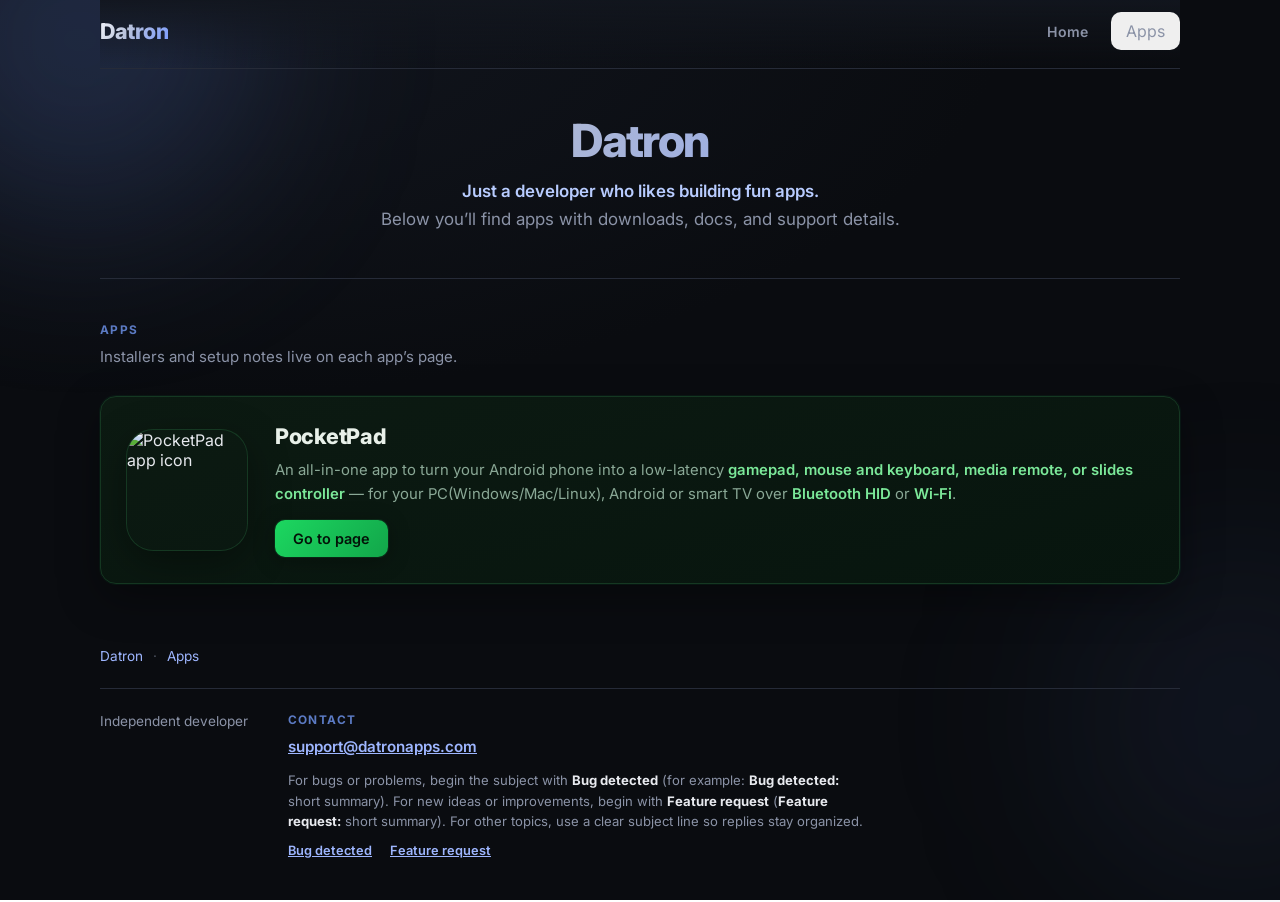
==== index.html @ 4aacd9d1 "initial commit website" ====
<!DOCTYPE html>
<html lang="en">
  <head>
    <meta charset="UTF-8" />
    <meta name="viewport" content="width=device-width, initial-scale=1.0" />
    <title>Datron</title>
    <meta name="description" content="Apps and projects by Datron — including PocketPad, a phone-as-controller toolkit." />
    <link rel="preconnect" href="https://fonts.googleapis.com" />
    <link rel="preconnect" href="https://fonts.gstatic.com" crossorigin />
    <link
      href="https://fonts.googleapis.com/css2?family=Inter:wght@400;500;600;700;800&display=swap"
      rel="stylesheet"
    />
    <link rel="stylesheet" href="./styles.css" />
  </head>
  <body id="top">
    <div class="bg-glow bg-glow-a" aria-hidden="true"></div>
    <div class="bg-glow bg-glow-b" aria-hidden="true"></div>

    <header class="container site-header" id="dh-header"></header>
    <main class="container" id="dh-main"></main>
    <footer class="container footer" id="dh-footer"></footer>
    <script type="module" src="./site_content/datron_home_site.js"></script>
  </body>
</html>
---- styles.css ----
/*
 * Datron hub: neutral dark. PocketPad pages: greens (#1CD760 accent) via html.page-pocketpad.
 */
:root {
  --bg: #0a0c10;
  --bg-radial: #12161f;
  --surface: #12161e;
  --card: #12161e;
  --text: #e8eaef;
  --muted: #8b93a7;
  --stroke: #262b38;
  --accent: #8eb0ff;
  --accent-dim: #5c7bc4;
  --accent-soft: #b8ccff;
  --btn-fg: #0a0c12;
  --link: #9eb6ff;
  --code-fg: #b4bfd6;
  --glow-a: rgba(88, 120, 200, 0.22);
  --glow-b: rgba(60, 80, 140, 0.12);
}

/* PocketPad subsite — full green/jungle palette (inherits site-wide component rules). */
html.page-pocketpad {
  --bg: #05140c;
  --bg-radial: #0a2414;
  --surface: #0c1a12;
  --card: #0c1a12;
  --text: #e8f0e9;
  --muted: #8aa896;
  --stroke: #153822;
  --accent: #1cd760;
  --accent-dim: #12a64a;
  --accent-soft: #7be899;
  --btn-fg: #031208;
  --link: #7dd69a;
  --code-fg: #9dd9b0;
  --glow-a: rgba(28, 90, 55, 0.28);
  --glow-b: rgba(28, 215, 96, 0.09);
}

* {
  box-sizing: border-box;
}

html,
body {
  margin: 0;
  padding: 0;
  font-family: "Inter", system-ui, -apple-system, Segoe UI, Roboto, sans-serif;
  background: radial-gradient(
      ellipse 120% 82% at 14% 0%,
      var(--bg-radial) 0%,
      var(--bg) 54%
    )
    fixed;
  color: var(--text);
  scroll-behavior: smooth;
}

body {
  position: relative;
  overflow-x: hidden;
  min-height: 100vh;
}

/* PocketPad subsection: same palette, classic circular hero glow as in-product. */
body.page-pocketpad {
  background: radial-gradient(
      circle at 18% 8%,
      var(--bg-radial) 0%,
      var(--bg) 52%
    )
    fixed;
}

.bg-glow {
  position: fixed;
  width: 360px;
  height: 360px;
  border-radius: 999px;
  filter: blur(88px);
  pointer-events: none;
  z-index: 0;
}

.bg-glow-a {
  background: var(--glow-a);
  top: -140px;
  left: -100px;
}

.bg-glow-b {
  background: var(--glow-b);
  right: -140px;
  bottom: 0;
}

.container {
  width: min(1080px, 92vw);
  margin: 0 auto;
  position: relative;
  z-index: 1;
}

/* ---- Site chrome (developer home + shared) ---- */
.site-header {
  padding: 12px 0 18px;
  border-bottom: 1px solid var(--stroke);
  margin-bottom: 8px;
  background: linear-gradient(
    to bottom,
    color-mix(in srgb, var(--surface) 94%, transparent),
    transparent
  );
}

.nav-row {
  display: flex;
  flex-wrap: wrap;
  align-items: center;
  justify-content: space-between;
  gap: 14px;
}

.brand-datron {
  font-size: 1.35rem;
  font-weight: 800;
  letter-spacing: -0.02em;
  text-decoration: none;
  background: linear-gradient(118deg, #f2f4f9 0%, #b8c2dc 42%, #7c9dff 100%);
  -webkit-background-clip: text;
  background-clip: text;
  color: transparent;
}

.brand-datron:hover {
  opacity: 0.92;
}

.nav-links {
  display: flex;
  flex-wrap: wrap;
  align-items: center;
  gap: 8px;
}

.nav-link {
  display: inline-flex;
  align-items: center;
  padding: 8px 14px;
  border-radius: 10px;
  font-size: 0.88rem;
  font-weight: 600;
  color: var(--muted);
  text-decoration: none;
  border: 1px solid transparent;
}

.nav-link:hover {
  color: var(--text);
  background: var(--card);
  border-color: var(--stroke);
}

.nav-dropdown {
  position: relative;
}

button.nav-link {
  margin: 0;
  font: inherit;
  line-height: inherit;
  cursor: pointer;
  appearance: none;
}

.nav-dropdown__panel {
  position: absolute;
  right: 0;
  top: calc(100% + 6px);
  z-index: 40;
  min-width: 200px;
  margin: 0;
  padding: 6px;
  list-style: none;
  border-radius: 12px;
  border: 1px solid var(--stroke);
  background: linear-gradient(165deg, var(--surface) 0%, #0c0e14 100%);
  box-shadow:
    0 12px 40px rgba(0, 0, 0, 0.45),
    0 0 0 1px rgba(255, 255, 255, 0.04);
}

.nav-dropdown__item {
  display: block;
  padding: 10px 14px;
  border-radius: 8px;
  font-size: 0.9rem;
  font-weight: 600;
  color: var(--muted);
  text-decoration: none;
}

.nav-dropdown__item:hover {
  color: var(--text);
  background: var(--card);
}

.nav-dropdown__trigger[aria-expanded="true"] {
  color: var(--text);
  background: var(--card);
  border-color: var(--stroke);
}

@media (max-width: 520px) {
  .nav-dropdown__panel {
    right: auto;
    left: 0;
  }
}


/* Developer hero */
.datron-hero {
  padding: 36px 0 44px;
  text-align: center;
  border-bottom: 1px solid var(--stroke);
  margin-bottom: 44px;
}

.datron-hero__name {
  margin: 0 0 10px;
  font-size: clamp(2rem, 6vw, 2.85rem);
  font-weight: 800;
  letter-spacing: -0.04em;
  background: linear-gradient(122deg, #f2f4f9 0%, #aeb8d4 40%, #7c9dff 100%);
  -webkit-background-clip: text;
  background-clip: text;
  color: transparent;
}

.datron-hero__tagline {
  margin: 0 auto;
  max-width: 38rem;
  font-size: 1.06rem;
  line-height: 1.65;
  color: var(--muted);
}

.datron-hero__tagline em {
  color: var(--accent-soft);
  font-style: normal;
  font-weight: 600;
}

/* Homepage app strips */
.apps-section {
  scroll-margin-top: 24px;
}

.apps-section > .h-section {
  margin-bottom: 8px;
}

.apps-intro {
  margin: 0 0 28px;
  font-size: 0.94rem;
  line-height: 1.55;
  color: var(--muted);
  max-width: 36rem;
}

.app-row {
  display: grid;
  grid-template-columns: minmax(0, 120px) 1fr;
  gap: 28px;
  align-items: center;
}

.apps-section > .app-row {
  padding: 26px;
  margin-bottom: 20px;
  border-radius: 16px;
  border: 1px solid var(--stroke);
  background: linear-gradient(165deg, var(--surface) 0%, #0c0e14 100%);
  box-shadow: 0 0 0 1px rgba(255, 255, 255, 0.04);
}

/* PocketPad promo card on the Datron hub — matches PocketPad site greens. */
.apps-section > .app-row.app-row--pocketpad {
  border-color: #153822;
  background: linear-gradient(165deg, #0c1a12 0%, #07150e 100%);
  box-shadow:
    0 0 0 1px rgba(28, 215, 96, 0.06),
    0 14px 42px rgba(0, 0, 0, 0.35);
}

.app-row.app-row--pocketpad .app-row__body h2 {
  color: #e8f0e9;
}

.app-row.app-row--pocketpad .app-row__body p {
  color: #8aa896;
}

.app-row.app-row--pocketpad .app-row__body p strong {
  color: #7be899;
  font-weight: 600;
}

.app-row.app-row--pocketpad .app-row__visual img {
  box-shadow:
    0 0 0 1px #153822,
    0 12px 40px rgba(0, 0, 0, 0.38);
}

.app-row.app-row--pocketpad .btn-primary {
  color: #031208;
  background: linear-gradient(130deg, #1cd760 0%, #12a64a 100%);
  box-shadow:
    0 4px 22px rgba(0, 0, 0, 0.32),
    0 0 0 1px rgba(28, 215, 96, 0.12);
}

.app-row.app-row--pocketpad .btn-primary:hover {
  color: #031208;
}

.apps-section > .app-row:last-of-type {
  margin-bottom: 0;
}

.app-row--reverse {
  grid-template-columns: 1fr minmax(0, 120px);
}

.app-row--reverse .app-row__visual {
  order: 2;
}

.app-row--reverse .app-row__body {
  order: 1;
  text-align: right;
}

.app-row__visual img {
  width: 100%;
  max-width: 120px;
  height: auto;
  display: block;
  margin: 0 auto;
  border-radius: 22%;
  box-shadow:
    0 0 0 1px var(--stroke),
    0 12px 40px rgba(0, 0, 0, 0.38);
}

.datron-app-icon-placeholder {
  width: 100%;
  max-width: 120px;
  aspect-ratio: 1;
  margin: 0 auto;
  border-radius: 22%;
  border: 1px solid var(--stroke);
  background: linear-gradient(145deg, rgba(46, 56, 78, 0.35), rgba(10, 12, 18, 0.9));
  box-shadow:
    inset 0 0 0 1px rgba(142, 176, 255, 0.08),
    0 8px 28px rgba(0, 0, 0, 0.35);
}

.app-row.app-row--pocketpad .datron-app-icon-placeholder {
  border-color: #153822;
  background: linear-gradient(145deg, rgba(26, 60, 40, 0.28), rgba(8, 16, 10, 0.88));
  box-shadow:
    inset 0 0 0 1px rgba(28, 215, 96, 0.06),
    0 8px 28px rgba(0, 0, 0, 0.35);
}

.app-row__body h2 {
  margin: 0 0 10px;
  font-size: 1.35rem;
  font-weight: 800;
  letter-spacing: -0.02em;
  color: var(--text);
}

.app-row__body p {
  margin: 0 0 14px;
  font-size: 0.93rem;
  line-height: 1.58;
  color: var(--muted);
}

.app-row__actions {
  display: flex;
  flex-wrap: wrap;
  gap: 10px;
}

.app-row--reverse .app-row__actions {
  justify-content: flex-end;
}

@media (max-width: 620px) {
  .app-row,
  .app-row--reverse {
    grid-template-columns: 1fr;
    text-align: center;
  }

  .apps-section > .app-row {
    padding: 22px;
  }

  .app-row--reverse .app-row__visual {
    order: 0;
  }

  .app-row--reverse .app-row__body {
    order: 0;
    text-align: center;
  }

  .app-row--reverse .app-row__actions {
    justify-content: center;
  }
}

/* PocketPad subsection top bar */
.pocket-top {
  padding: 8px 0 16px;
  margin-bottom: 8px;
  border-bottom: 1px solid var(--stroke);
}

.pocket-top__row {
  display: flex;
  flex-wrap: wrap;
  align-items: center;
  justify-content: space-between;
  gap: 12px;
}

.pocket-back {
  display: inline-flex;
  align-items: center;
  gap: 8px;
  padding: 12px 18px;
  border-radius: 12px;
  font-size: 1.02rem;
  font-weight: 700;
  color: var(--muted);
  text-decoration: none;
  border: 1px solid var(--stroke);
  background: var(--surface);
  min-height: 48px;
  box-shadow: 0 2px 16px rgba(0, 0, 0, 0.22);
}

.pocket-back:hover {
  color: var(--text);
  border-color: var(--accent-dim);
}

.pocket-mini-brand {
  display: inline-flex;
  align-items: center;
  gap: 10px;
  font-weight: 700;
  color: var(--text);
}

.pocket-mini-brand img {
  width: 34px;
  height: 34px;
  border-radius: 10px;
}

.pocket-mini-brand__placeholder {
  flex-shrink: 0;
  width: 34px;
  height: 34px;
  border-radius: 10px;
  border: 1px solid var(--stroke);
  background: rgba(12, 26, 18, 0.75);
}

.pocket-mini-nav {
  display: flex;
  flex-wrap: wrap;
  gap: 8px;
  justify-content: flex-end;
}

/* ---- Existing PocketPad page patterns ---- */
.page-header {
  padding-top: 0;
}

.main-landing {
  max-width: 920px;
  padding-bottom: 24px;
}

.main-wide {
  max-width: 720px;
  padding-bottom: 32px;
}

.top-nav {
  display: flex;
  flex-wrap: wrap;
  align-items: center;
  gap: 8px;
  justify-content: flex-end;
}

.brand-logo {
  width: 36px;
  height: 36px;
  border-radius: 10px;
  object-fit: cover;
}

.nav-primary {
  display: flex;
  align-items: center;
  gap: 4px;
  flex-wrap: wrap;
}

.nav-pill {
  display: inline-flex;
  align-items: center;
  padding: 8px 16px;
  border-radius: 999px;
  font-size: 0.88rem;
  font-weight: 600;
  text-decoration: none;
  color: var(--muted);
  border: 1px solid transparent;
  transition:
    color 0.15s ease,
    border-color 0.15s ease,
    background 0.15s ease;
}

.nav-pill:hover {
  color: var(--text);
  background: var(--card);
  border-color: var(--stroke);
}

.nav-pill--active,
.nav-pill[aria-current="page"] {
  color: var(--btn-fg);
  background: linear-gradient(130deg, var(--accent) 0%, var(--accent-dim) 100%);
  border-color: transparent;
  box-shadow:
    0 4px 20px rgba(0, 0, 0, 0.3),
    0 0 0 1px rgba(28, 215, 96, 0.12);
}

.hero-mega {
  text-align: center;
  padding: 12px 0 32px;
  border-bottom: 1px solid var(--stroke);
  margin-bottom: 28px;
}

.hero-mega__icon {
  width: min(32vw, 160px);
  height: min(32vw, 160px);
  max-width: 160px;
  max-height: 160px;
  object-fit: contain;
  display: block;
  margin: 0 auto 14px;
  border-radius: 22%;
  box-shadow:
    0 0 0 1px var(--stroke),
    0 12px 40px rgba(0, 0, 0, 0.4);
}

.hero-mega__title {
  margin: 0 0 12px;
  font-size: clamp(2.2rem, 8vw, 3.35rem);
  font-weight: 800;
  letter-spacing: -0.03em;
  color: var(--text);
}

.hero-mega__blurb {
  margin: 0 auto;
  max-width: 42rem;
  font-size: clamp(0.94rem, 2.2vw, 1.08rem);
  line-height: 1.58;
  color: var(--muted);
}

.hero-mega__blurb strong {
  color: var(--accent-soft);
  font-weight: 600;
}

.chip-row {
  display: flex;
  flex-wrap: wrap;
  justify-content: center;
  gap: 8px;
  list-style: none;
  margin: 20px 0 0;
  padding: 0;
}

.chip {
  display: inline-block;
  padding: 6px 12px;
  border-radius: 999px;
  font-size: 0.74rem;
  font-weight: 600;
  text-transform: uppercase;
  letter-spacing: 0.06em;
  color: var(--text);
  background: var(--surface);
  border: 1px solid var(--stroke);
}

.section-tight {
  margin-bottom: 30px;
}

.section-block {
  margin-bottom: 36px;
}

.h-section {
  font-size: 0.74rem;
  font-weight: 700;
  text-transform: uppercase;
  letter-spacing: 0.12em;
  color: var(--accent-dim);
  margin: 0 0 12px;
}

.p-tight {
  margin: 0 0 10px;
  line-height: 1.56;
  font-size: 0.94rem;
  color: var(--muted);
}

.p-tight strong {
  color: var(--text);
}

.muted {
  color: var(--muted);
}

.small {
  font-size: 0.88rem;
}

.tiny {
  font-size: 0.82rem;
}

a {
  color: var(--link);
}

a:hover {
  color: var(--text);
}

.feature-grid {
  list-style: none;
  margin: 0;
  padding: 0;
  display: grid;
  gap: 12px;
}

@media (min-width: 720px) {
  .feature-grid {
    grid-template-columns: repeat(2, 1fr);
  }
}

.feature-card {
  border: 1px solid var(--stroke);
  border-radius: 14px;
  padding: 16px 18px;
  background: linear-gradient(160deg, var(--card) 0%, #08140e 100%);
}

.feature-card h3 {
  margin: 0 0 6px;
  font-size: 0.95rem;
  font-weight: 700;
  color: var(--text);
}

.feature-card p {
  margin: 0;
  font-size: 0.87rem;
  line-height: 1.53;
  color: var(--muted);
}

.lead-strong {
  font-size: 1.04rem;
  line-height: 1.58;
  color: var(--muted);
  margin: 0 0 20px;
}

.lead-strong strong {
  color: var(--accent);
  font-weight: 700;
}

/* PocketPad overview — auto-scrolling screenshot strip */
.pp-scrolling-gallery-section {
  scroll-margin-top: 12px;
}

.pp-scrolling-gallery__intro {
  margin: 0 0 16px;
  font-size: 0.93rem;
  color: var(--muted);
  line-height: 1.5;
}

.pp-scrolling-gallery__viewport {
  overflow: hidden;
  border-radius: 14px;
  border: 1px solid var(--stroke);
  background: rgba(8, 20, 12, 0.45);
}

.pp-scrolling-gallery__track {
  display: flex;
  gap: 14px;
  width: max-content;
  padding: 14px;
  animation: pp-gallery-marquee linear infinite;
  animation-duration: var(--pp-gallery-seconds, 40s);
}

.pp-scrolling-gallery__viewport:hover .pp-scrolling-gallery__track {
  animation-play-state: paused;
}

@keyframes pp-gallery-marquee {
  0% {
    transform: translateX(0);
  }
  100% {
    transform: translateX(-50%);
  }
}

.pp-scrolling-gallery__slide {
  position: relative;
  flex: 0 0 auto;
  width: min(340px, 78vw);
  margin: 0;
  aspect-ratio: 16 / 10;
  border-radius: 12px;
  overflow: hidden;
  border: 1px solid var(--stroke);
  background: var(--surface);
}

.pp-scrolling-gallery__slide img {
  width: 100%;
  height: 100%;
  object-fit: cover;
  display: block;
}

.pp-scrolling-gallery__placeholder {
  width: 100%;
  height: 100%;
  min-height: 120px;
  background: linear-gradient(135deg, rgba(26, 60, 40, 0.35) 0%, rgba(8, 16, 10, 0.9) 100%);
  box-shadow: inset 0 0 0 1px rgba(28, 215, 96, 0.08);
}

.pp-scrolling-gallery__caption {
  position: absolute;
  left: 0;
  right: 0;
  bottom: 0;
  margin: 0;
  padding: 8px 10px;
  font-size: 0.76rem;
  font-weight: 600;
  color: var(--text);
  background: linear-gradient(transparent, rgba(5, 12, 8, 0.92));
}

@media (prefers-reduced-motion: reduce) {
  .pp-scrolling-gallery__track {
    animation: none;
    flex-wrap: wrap;
    width: auto;
    max-width: 100%;
    justify-content: center;
    row-gap: 14px;
  }
}

.download-list {
  list-style: none;
  margin: 0;
  padding: 0;
  display: flex;
  flex-direction: column;
  gap: 12px;
}

.download-list > li {
  list-style: none;
  margin: 0;
  padding: 0;
}

.download-row {
  display: flex;
  align-items: center;
  gap: 14px;
  padding: 16px 18px;
  border-radius: 14px;
  border: 1px solid var(--stroke);
  background: linear-gradient(160deg, var(--surface) 0%, #07150e 98%);
  text-decoration: none;
  color: inherit;
}

a.download-row:hover {
  border-color: var(--accent-dim);
}

.download-row__icon {
  flex-shrink: 0;
  width: 40px;
  display: flex;
  align-items: center;
  justify-content: center;
  color: var(--text);
}

.os-logo--windows {
  width: 32px;
  height: 32px;
}

.download-row__body {
  flex: 1;
  min-width: 0;
}

.download-row__title {
  font-weight: 680;
  font-size: 0.96rem;
  color: var(--text);
}

.download-row__desc {
  font-size: 0.81rem;
  line-height: 1.43;
  margin-top: 4px;
  color: var(--muted);
}

.download-row__cta {
  flex-shrink: 0;
  font-size: 0.78rem;
  font-weight: 700;
  padding: 8px 14px;
  border-radius: 10px;
  color: var(--btn-fg);
  background: linear-gradient(135deg, var(--accent), var(--accent-dim));
  box-shadow:
    0 2px 14px rgba(0, 0, 0, 0.25),
    0 0 0 1px rgba(28, 215, 96, 0.15);
}

.short-steps {
  margin: 0;
  padding-left: 1.15rem;
  color: var(--muted);
  font-size: 0.86rem;
  line-height: 1.53;
}

.short-steps li {
  margin-bottom: 8px;
}

.short-steps strong {
  color: var(--text);
}

.btn {
  display: inline-flex;
  align-items: center;
  justify-content: center;
  border-radius: 10px;
  padding: 10px 18px;
  font-weight: 600;
  font-size: 0.9rem;
  text-decoration: none;
}

.btn-primary {
  color: var(--btn-fg);
  background: linear-gradient(130deg, var(--accent) 0%, var(--accent-dim) 100%);
  box-shadow:
    0 4px 22px rgba(0, 0, 0, 0.32),
    0 0 0 1px rgba(28, 215, 96, 0.12);
}

.btn-primary:hover {
  opacity: 0.93;
  color: var(--btn-fg);
}

code {
  font-size: 0.85em;
  background: rgba(255, 255, 255, 0.04);
  border: 1px solid var(--stroke);
  border-radius: 6px;
  padding: 1px 6px;
  color: var(--code-fg);
}

.page-title {
  font-size: clamp(1.55rem, 4vw, 1.95rem);
  font-weight: 800;
  margin: 12px 0 10px;
}

.lead {
  margin: 0 0 16px;
  color: var(--muted);
  line-height: 1.54;
  font-size: 0.97rem;
}

.lead strong {
  color: var(--text);
}

.info-intro {
  margin-bottom: 12px;
}

.info-intro__icon {
  width: 80px;
  height: 80px;
  border-radius: 18%;
  object-fit: contain;
  box-shadow:
    0 0 0 1px var(--stroke),
    0 8px 28px rgba(0, 0, 0, 0.35);
}

.info-intro__icon-placeholder {
  width: 80px;
  height: 80px;
  border-radius: 18%;
  border: 1px solid var(--stroke);
  background: linear-gradient(145deg, rgba(26, 60, 40, 0.28), rgba(8, 16, 10, 0.88));
  box-shadow:
    inset 0 0 0 1px rgba(28, 215, 96, 0.06),
    0 6px 20px rgba(0, 0, 0, 0.32);
}

.footer {
  padding: 28px 0 44px;
}

.footer-line {
  margin: 0;
  font-size: 0.85rem;
  color: var(--muted);
}

.footer-sep {
  margin: 0 0.45em;
  opacity: 0.52;
}

.footer-line a {
  color: var(--link);
  text-decoration: none;
}

.footer-line a:hover {
  text-decoration: underline;
}

.feature-bullets {
  margin: 0;
  padding-left: 1.12rem;
  color: var(--muted);
  font-size: 0.88rem;
  line-height: 1.55;
}

.feature-bullets li {
  margin-bottom: 8px;
}

.feature-bullets strong {
  color: var(--text);
}

.site-footer-muted {
  margin-top: 8px;
  font-size: 0.8rem;
  color: var(--muted);
}

.footer-split {
  display: grid;
  gap: 24px;
  margin-top: 24px;
  padding-top: 24px;
  border-top: 1px solid var(--stroke);
}

@media (min-width: 680px) {
  .footer-split {
    grid-template-columns: auto 1fr;
    gap: 40px;
    align-items: start;
  }
}

.footer-contact__title {
  font-size: 0.74rem;
  font-weight: 700;
  text-transform: uppercase;
  letter-spacing: 0.1em;
  color: var(--accent-dim);
  margin: 0 0 10px;
}

.footer-contact__email {
  margin: 0;
  font-size: 0.95rem;
  font-weight: 600;
}

.footer-contact__email a {
  color: var(--link);
}

.footer-contact__email a:hover {
  color: var(--accent-soft);
}

.footer-contact__hint {
  margin: 14px 0 0;
  font-size: 0.82rem;
  line-height: 1.55;
  color: var(--muted);
  max-width: 36rem;
}

.footer-contact__hint strong {
  color: var(--text);
}

.footer-quick-mail {
  margin-top: 12px;
  display: flex;
  flex-wrap: wrap;
  gap: 12px 18px;
  font-size: 0.8rem;
}

.footer-quick-mail a {
  font-weight: 600;
}
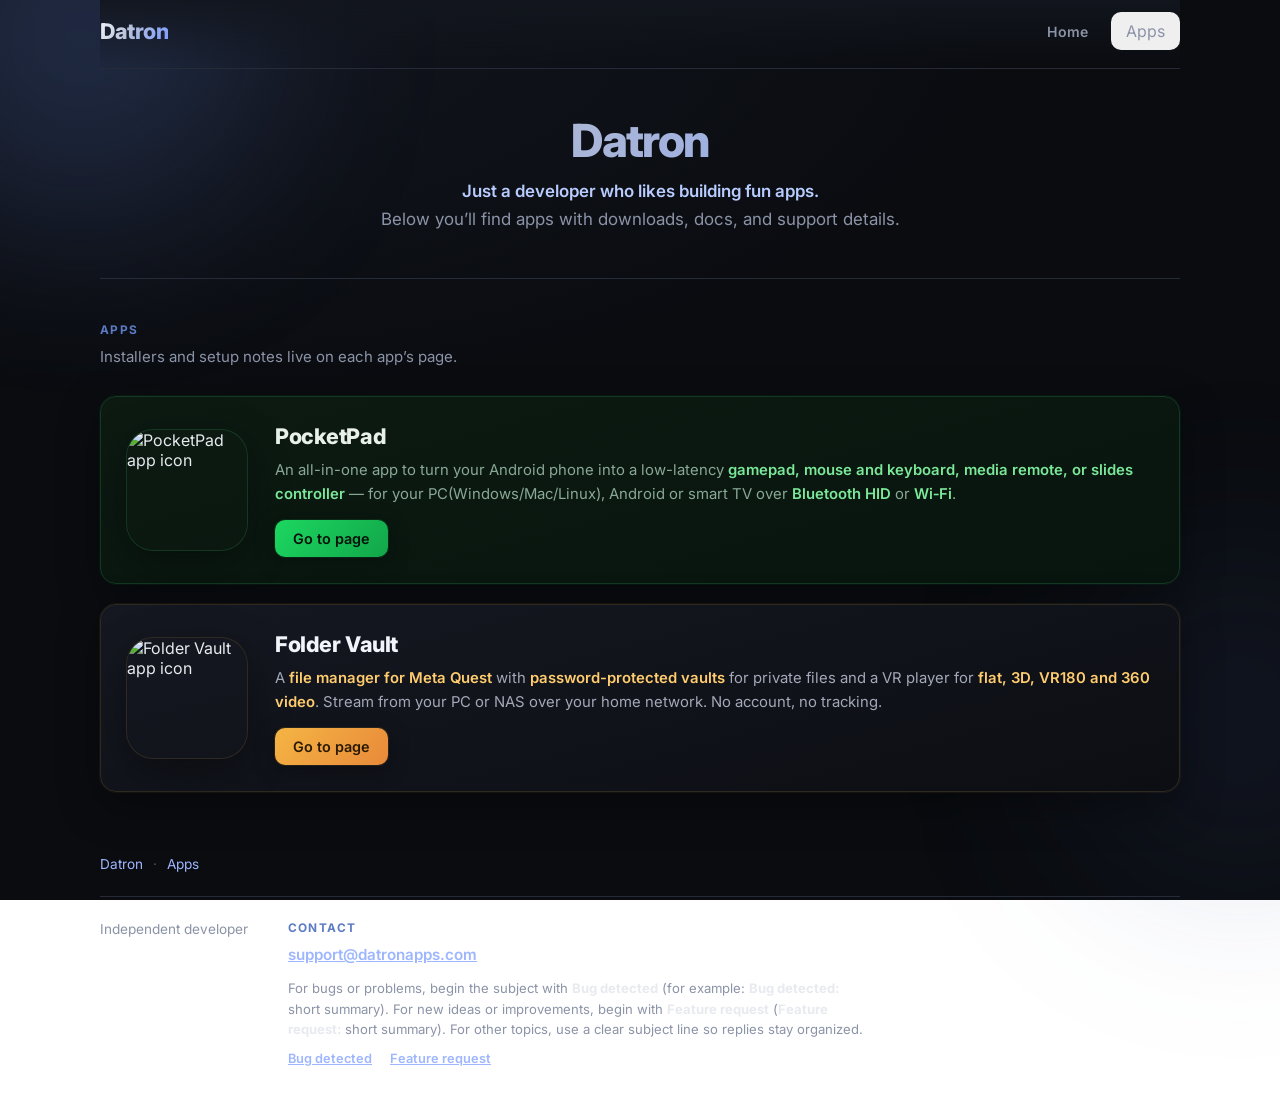
==== commit d0f9f5e9: "Add Folder Vault to the hub: app card, Apps menu entry, redirect Links to foldervault.datronapps.com" ====
--- a/index.html
+++ b/index.html
@@ -4,7 +4,7 @@
     <meta charset="UTF-8" />
     <meta name="viewport" content="width=device-width, initial-scale=1.0" />
     <title>Datron</title>
-    <meta name="description" content="Apps and projects by Datron — including PocketPad, a phone-as-controller toolkit." />
+    <meta name="description" content="Apps and projects by Datron, including PocketPad (phone as controller) and Folder Vault (file manager and private vault for Meta Quest)." />
     <link rel="preconnect" href="https://fonts.googleapis.com" />
     <link rel="preconnect" href="https://fonts.gstatic.com" crossorigin />
     <link
--- a/styles.css
+++ b/styles.css
@@ -326,6 +326,46 @@
   color: #031208;
 }
 
+/* Folder Vault promo card on the Datron hub: matches the Folder Vault site amber palette. */
+.apps-section > .app-row.app-row--foldervault {
+  border-color: #2e2a22;
+  background: linear-gradient(165deg, #151821 0%, #0c0e13 100%);
+  box-shadow:
+    0 0 0 1px rgba(245, 181, 68, 0.06),
+    0 14px 42px rgba(0, 0, 0, 0.35);
+}
+
+.app-row.app-row--foldervault .app-row__body h2 {
+  color: #f1f4f9;
+}
+
+.app-row.app-row--foldervault .app-row__body p {
+  color: #a3a9b8;
+}
+
+.app-row.app-row--foldervault .app-row__body p strong {
+  color: #ffcc6e;
+  font-weight: 600;
+}
+
+.app-row.app-row--foldervault .app-row__visual img {
+  box-shadow:
+    0 0 0 1px #2e2a22,
+    0 12px 40px rgba(0, 0, 0, 0.38);
+}
+
+.app-row.app-row--foldervault .btn-primary {
+  color: #2a1a00;
+  background: linear-gradient(130deg, #f5b544 0%, #e8893a 100%);
+  box-shadow:
+    0 4px 22px rgba(0, 0, 0, 0.32),
+    0 0 0 1px rgba(245, 181, 68, 0.12);
+}
+
+.app-row.app-row--foldervault .btn-primary:hover {
+  color: #2a1a00;
+}
+
 .apps-section > .app-row:last-of-type {
   margin-bottom: 0;
 }
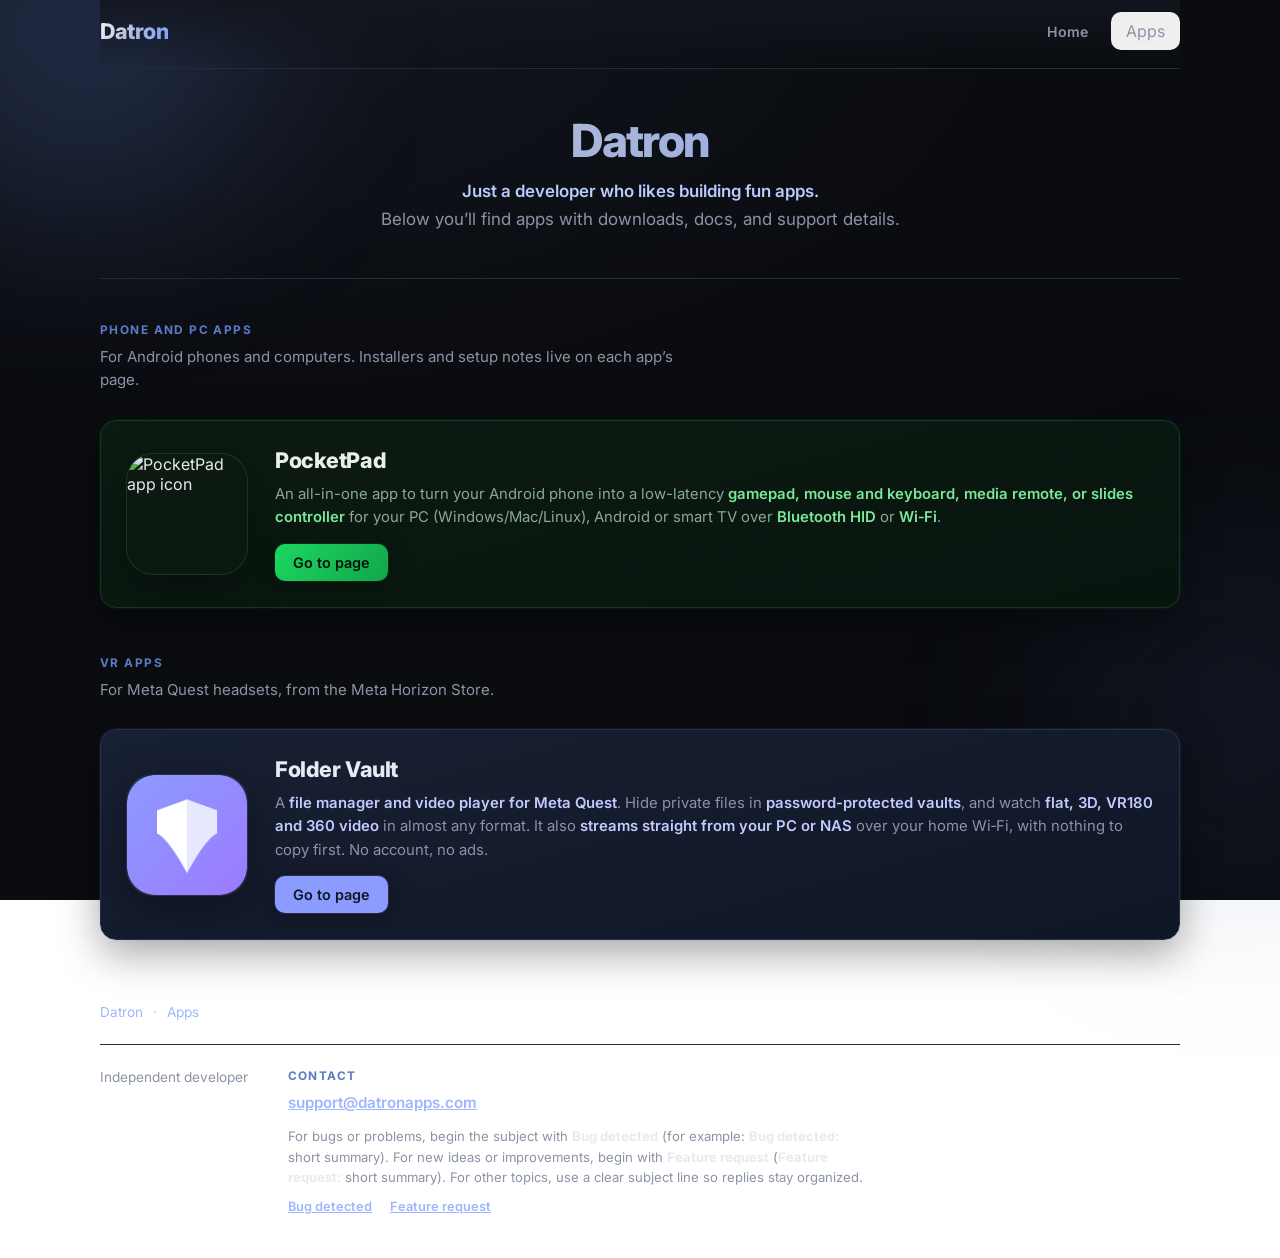
==== commit 35c10881: "Folder Vault card: lead with the video player and PC streaming Co-Authored-By: Claude Opus 5.5 <nore" ====
--- a/index.html
+++ b/index.html
@@ -4,7 +4,7 @@
     <meta charset="UTF-8" />
     <meta name="viewport" content="width=device-width, initial-scale=1.0" />
     <title>Datron</title>
-    <meta name="description" content="Apps and projects by Datron, including PocketPad (phone as controller) and Folder Vault (file manager and private vault for Meta Quest)." />
+    <meta name="description" content="Apps and projects by Datron, including PocketPad (phone as controller) and Folder Vault (file manager, private vault and video player for Meta Quest, with streaming from your PC)." />
     <link rel="preconnect" href="https://fonts.googleapis.com" />
     <link rel="preconnect" href="https://fonts.gstatic.com" crossorigin />
     <link
--- a/styles.css
+++ b/styles.css
@@ -191,6 +191,18 @@
     0 0 0 1px rgba(255, 255, 255, 0.04);
 }
 
+.nav-dropdown__group {
+  padding: 10px 14px 2px;
+  font-size: 0.75rem;
+  font-weight: 600;
+  color: var(--muted);
+}
+
+.nav-dropdown__group:not(:first-child) {
+  margin-top: 4px;
+  border-top: 1px solid var(--stroke);
+}
+
 .nav-dropdown__item {
   display: block;
   padding: 10px 14px;
@@ -262,6 +274,10 @@
   margin-bottom: 8px;
 }
 
+.apps-section + .apps-section {
+  margin-top: 48px;
+}
+
 .apps-intro {
   margin: 0 0 28px;
   font-size: 0.94rem;
@@ -327,43 +343,45 @@
 }
 
 /* Folder Vault promo card on the Datron hub: matches the Folder Vault site amber palette. */
+/* Folder Vault promo card: the Folder Vault site's navy and periwinkle (amber is kept for vault things there). */
 .apps-section > .app-row.app-row--foldervault {
-  border-color: #2e2a22;
-  background: linear-gradient(165deg, #151821 0%, #0c0e13 100%);
-  box-shadow:
-    0 0 0 1px rgba(245, 181, 68, 0.06),
+  border-color: #26304a;
+  background: linear-gradient(165deg, #182033 0%, #0f1626 100%);
+  box-shadow:
+    0 0 0 1px rgba(140, 155, 255, 0.08),
     0 14px 42px rgba(0, 0, 0, 0.35);
 }
 
 .app-row.app-row--foldervault .app-row__body h2 {
-  color: #f1f4f9;
+  color: #e7eaf3;
 }
 
 .app-row.app-row--foldervault .app-row__body p {
-  color: #a3a9b8;
+  color: #8a93a8;
 }
 
 .app-row.app-row--foldervault .app-row__body p strong {
-  color: #ffcc6e;
+  color: #c3caff;
   font-weight: 600;
 }
 
 .app-row.app-row--foldervault .app-row__visual img {
   box-shadow:
-    0 0 0 1px #2e2a22,
+    0 0 0 1px #26304a,
     0 12px 40px rgba(0, 0, 0, 0.38);
 }
 
 .app-row.app-row--foldervault .btn-primary {
-  color: #2a1a00;
-  background: linear-gradient(130deg, #f5b544 0%, #e8893a 100%);
+  color: #0f1626;
+  background: #8c9bff;
   box-shadow:
     0 4px 22px rgba(0, 0, 0, 0.32),
-    0 0 0 1px rgba(245, 181, 68, 0.12);
+    0 0 0 1px rgba(140, 155, 255, 0.2);
 }
 
 .app-row.app-row--foldervault .btn-primary:hover {
-  color: #2a1a00;
+  color: #0f1626;
+  background: #a6b2ff;
 }
 
 .apps-section > .app-row:last-of-type {
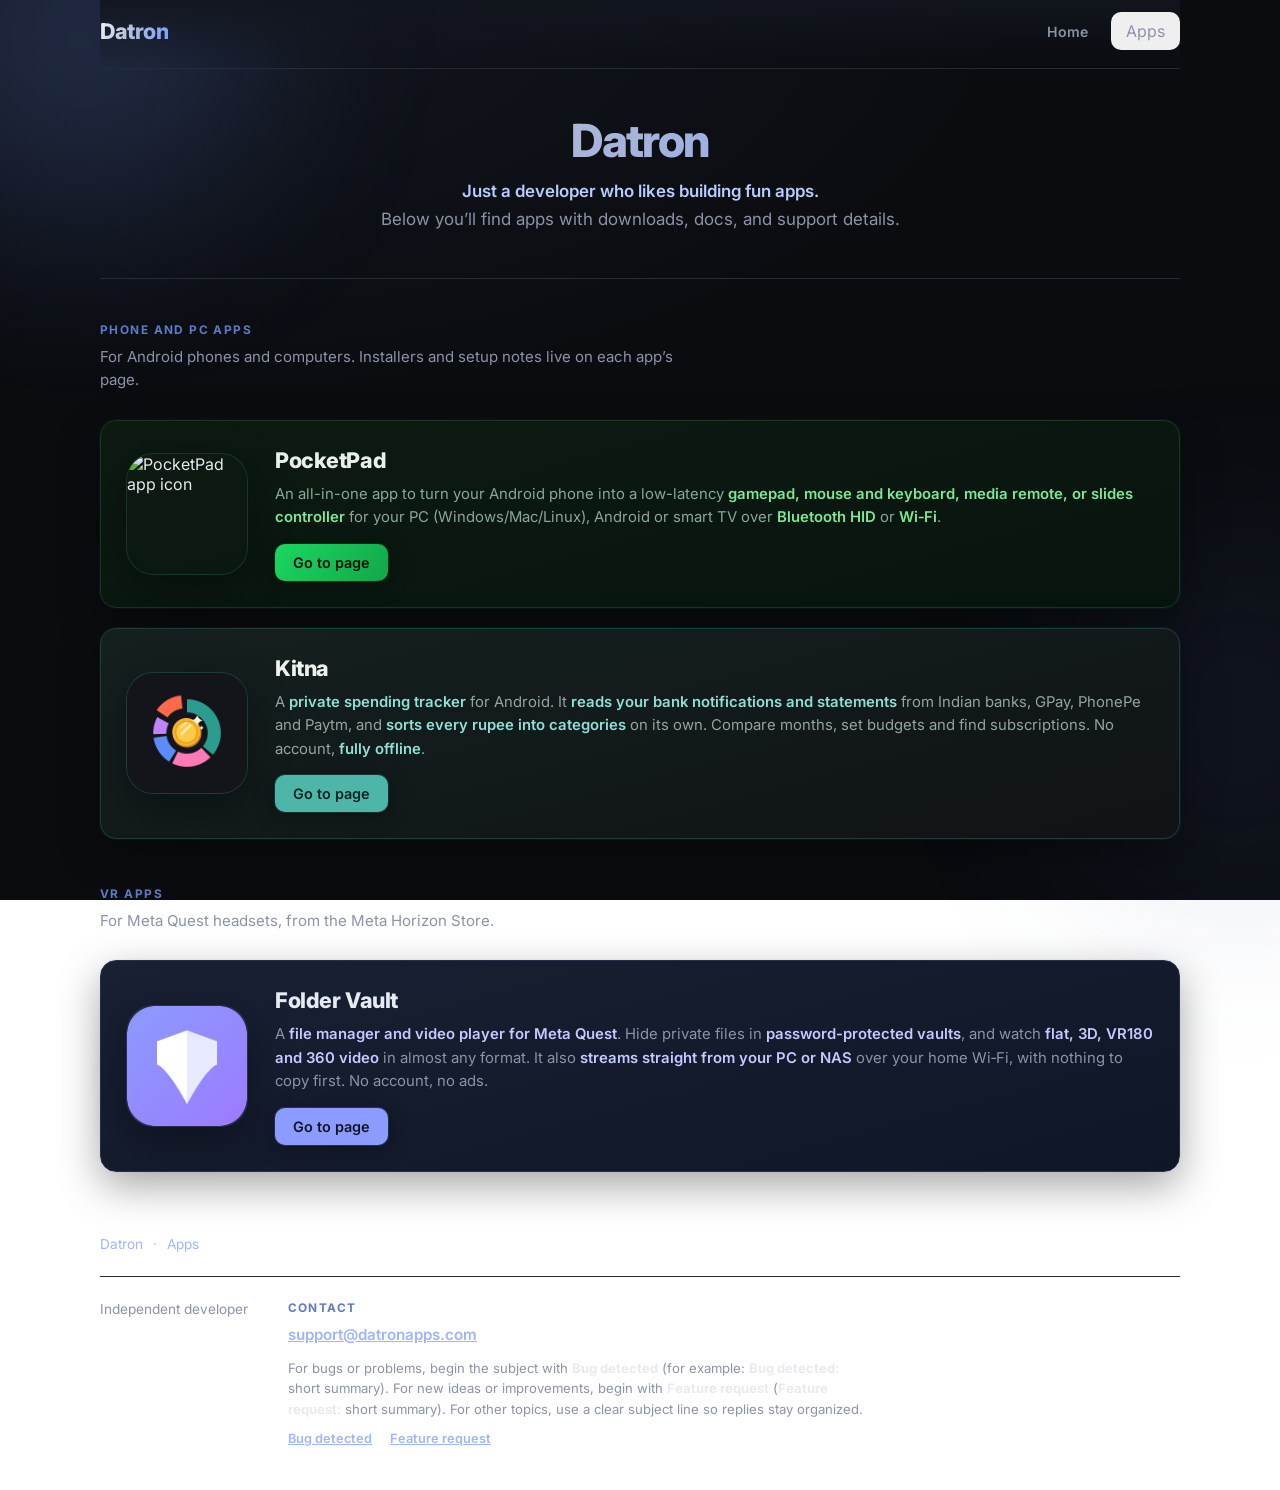
==== commit f858c603: "Add Kitna to the hub. A card under Phone and PC apps in the Kitna icon's graphite and teal, an entry" ====
--- a/index.html
+++ b/index.html
@@ -4,7 +4,7 @@
     <meta charset="UTF-8" />
     <meta name="viewport" content="width=device-width, initial-scale=1.0" />
     <title>Datron</title>
-    <meta name="description" content="Apps and projects by Datron, including PocketPad (phone as controller) and Folder Vault (file manager, private vault and video player for Meta Quest, with streaming from your PC)." />
+    <meta name="description" content="Apps and projects by Datron, including PocketPad (phone as controller), Kitna (private spending tracker for Indian bank statements and notifications) and Folder Vault (file manager, private vault and video player for Meta Quest, with streaming from your PC)." />
     <link rel="preconnect" href="https://fonts.googleapis.com" />
     <link rel="preconnect" href="https://fonts.gstatic.com" crossorigin />
     <link
--- a/styles.css
+++ b/styles.css
@@ -384,6 +384,47 @@
   background: #a6b2ff;
 }
 
+/* Kitna promo card: the Kitna icon's graphite with its brand teal. */
+.apps-section > .app-row.app-row--kitna {
+  border-color: #1E3D39;
+  background: linear-gradient(165deg, #14201f 0%, #101316 100%);
+  box-shadow:
+    0 0 0 1px rgba(42, 157, 143, 0.08),
+    0 14px 42px rgba(0, 0, 0, 0.35);
+}
+
+.app-row.app-row--kitna .app-row__body h2 {
+  color: #EEF2EE;
+}
+
+.app-row.app-row--kitna .app-row__body p {
+  color: #93A5A0;
+}
+
+.app-row.app-row--kitna .app-row__body p strong {
+  color: #8FE0D4;
+  font-weight: 600;
+}
+
+.app-row.app-row--kitna .app-row__visual img {
+  box-shadow:
+    0 0 0 1px #1E3D39,
+    0 12px 40px rgba(0, 0, 0, 0.38);
+}
+
+.app-row.app-row--kitna .btn-primary {
+  color: #062421;
+  background: #4DB6A9;
+  box-shadow:
+    0 4px 22px rgba(0, 0, 0, 0.32),
+    0 0 0 1px rgba(77, 182, 169, 0.2);
+}
+
+.app-row.app-row--kitna .btn-primary:hover {
+  color: #062421;
+  background: #6FCABF;
+}
+
 .apps-section > .app-row:last-of-type {
   margin-bottom: 0;
 }
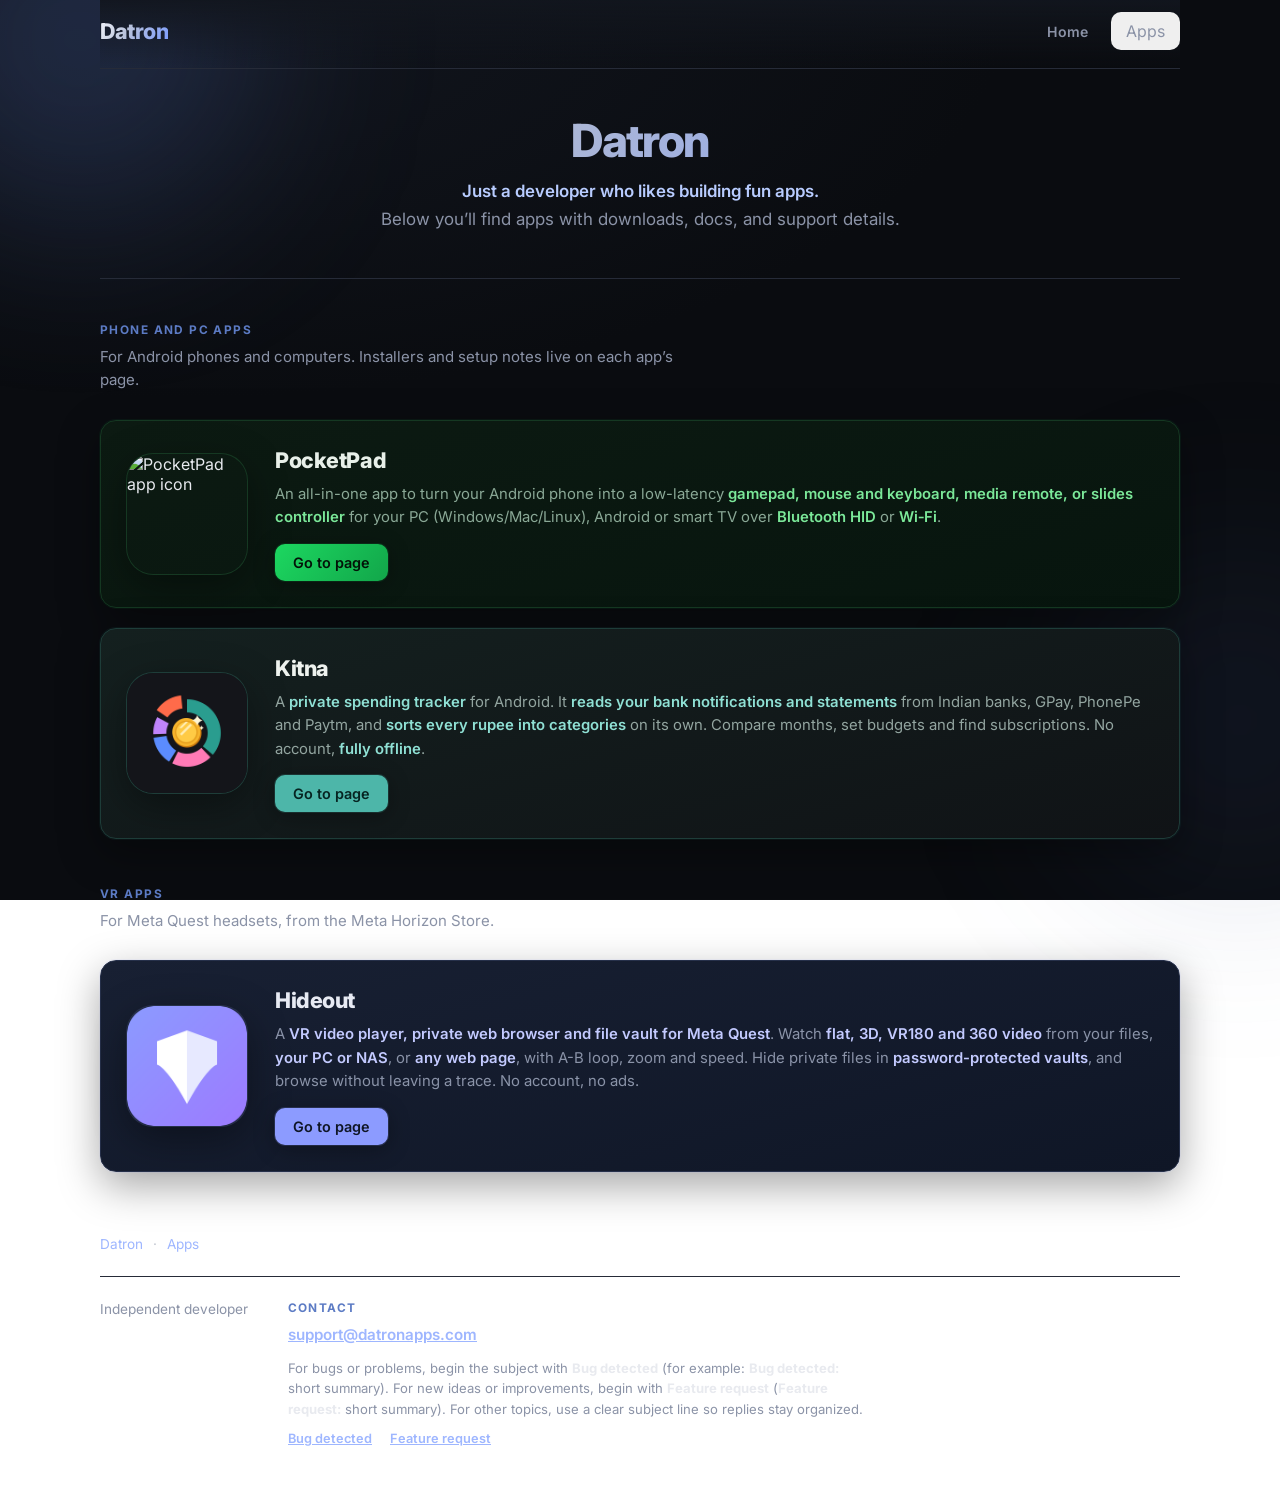
==== commit 9977a9bc: "Folder Vault is now Hideout at hideout.datronapps.com The hub card, nav, icon and links use the new " ====
--- a/index.html
+++ b/index.html
@@ -4,7 +4,7 @@
     <meta charset="UTF-8" />
     <meta name="viewport" content="width=device-width, initial-scale=1.0" />
     <title>Datron</title>
-    <meta name="description" content="Apps and projects by Datron, including PocketPad (phone as controller), Kitna (private spending tracker for Indian bank statements and notifications) and Folder Vault (file manager, private vault and video player for Meta Quest, with streaming from your PC)." />
+    <meta name="description" content="Apps and projects by Datron, including PocketPad (phone as controller), Kitna (private spending tracker for Indian bank statements and notifications) and Hideout (VR video player, private web browser and file vault for Meta Quest, with streaming from your PC)." />
     <link rel="preconnect" href="https://fonts.googleapis.com" />
     <link rel="preconnect" href="https://fonts.gstatic.com" crossorigin />
     <link
--- a/styles.css
+++ b/styles.css
@@ -342,9 +342,9 @@
   color: #031208;
 }
 
-/* Folder Vault promo card on the Datron hub: matches the Folder Vault site amber palette. */
-/* Folder Vault promo card: the Folder Vault site's navy and periwinkle (amber is kept for vault things there). */
-.apps-section > .app-row.app-row--foldervault {
+/* Hideout promo card on the Datron hub: matches the Hideout site amber palette. */
+/* Hideout promo card: the Hideout site's navy and periwinkle (amber is kept for vault things there). */
+.apps-section > .app-row.app-row--hideout {
   border-color: #26304a;
   background: linear-gradient(165deg, #182033 0%, #0f1626 100%);
   box-shadow:
@@ -352,26 +352,26 @@
     0 14px 42px rgba(0, 0, 0, 0.35);
 }
 
-.app-row.app-row--foldervault .app-row__body h2 {
+.app-row.app-row--hideout .app-row__body h2 {
   color: #e7eaf3;
 }
 
-.app-row.app-row--foldervault .app-row__body p {
+.app-row.app-row--hideout .app-row__body p {
   color: #8a93a8;
 }
 
-.app-row.app-row--foldervault .app-row__body p strong {
+.app-row.app-row--hideout .app-row__body p strong {
   color: #c3caff;
   font-weight: 600;
 }
 
-.app-row.app-row--foldervault .app-row__visual img {
+.app-row.app-row--hideout .app-row__visual img {
   box-shadow:
     0 0 0 1px #26304a,
     0 12px 40px rgba(0, 0, 0, 0.38);
 }
 
-.app-row.app-row--foldervault .btn-primary {
+.app-row.app-row--hideout .btn-primary {
   color: #0f1626;
   background: #8c9bff;
   box-shadow:
@@ -379,7 +379,7 @@
     0 0 0 1px rgba(140, 155, 255, 0.2);
 }
 
-.app-row.app-row--foldervault .btn-primary:hover {
+.app-row.app-row--hideout .btn-primary:hover {
   color: #0f1626;
   background: #a6b2ff;
 }
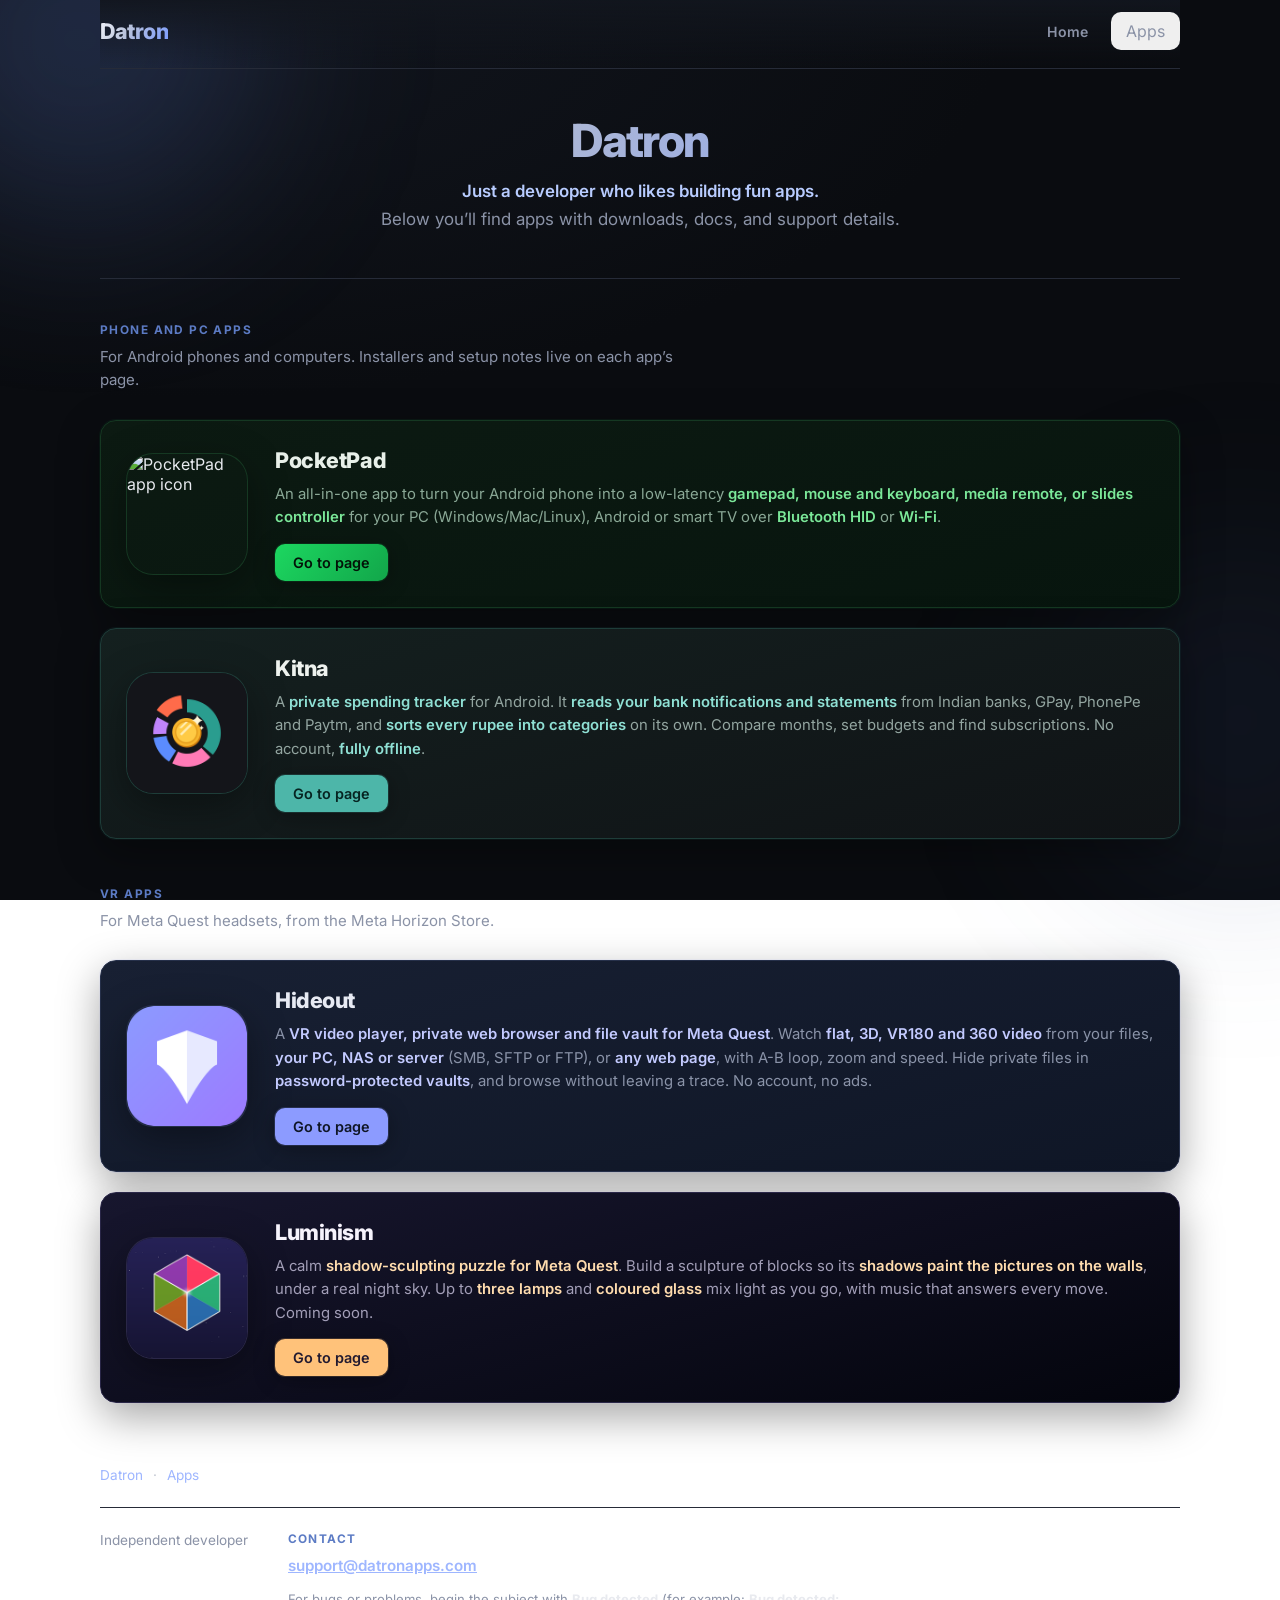
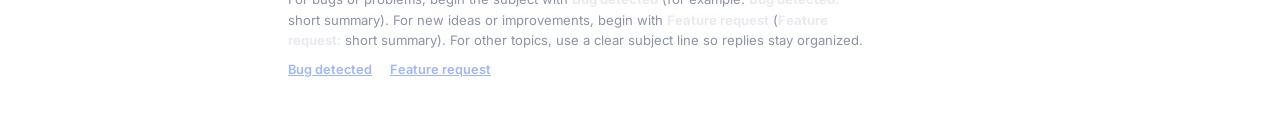
==== commit 79233ebf: "Add Luminism to the hub under VR apps Co-Authored-By: Claude Opus 5.5 (1M context) <noreply@anthropi" ====
--- a/index.html
+++ b/index.html
@@ -4,7 +4,7 @@
     <meta charset="UTF-8" />
     <meta name="viewport" content="width=device-width, initial-scale=1.0" />
     <title>Datron</title>
-    <meta name="description" content="Apps and projects by Datron, including PocketPad (phone as controller), Kitna (private spending tracker for Indian bank statements and notifications) and Hideout (VR video player, private web browser and file vault for Meta Quest, with streaming from your PC)." />
+    <meta name="description" content="Apps and projects by Datron, including PocketPad (phone as controller), Kitna (private spending tracker for Indian bank statements and notifications) Hideout (VR video player, private web browser and file vault for Meta Quest, with streaming from your PC) and Luminism (a shadow-sculpting puzzle for Meta Quest)." />
     <link rel="preconnect" href="https://fonts.googleapis.com" />
     <link rel="preconnect" href="https://fonts.gstatic.com" crossorigin />
     <link
--- a/styles.css
+++ b/styles.css
@@ -425,6 +425,47 @@
   background: #6FCABF;
 }
 
+/* Luminism promo card: the Luminism site's night sky with its warm lamp glow. */
+.apps-section > .app-row.app-row--luminism {
+  border-color: #2a2748;
+  background: linear-gradient(165deg, #17162e 0%, #04050d 100%);
+  box-shadow:
+    0 0 0 1px rgba(222, 216, 255, 0.08),
+    0 14px 42px rgba(0, 0, 0, 0.35);
+}
+
+.app-row.app-row--luminism .app-row__body h2 {
+  color: #f6f3fc;
+}
+
+.app-row.app-row--luminism .app-row__body p {
+  color: #a39fb8;
+}
+
+.app-row.app-row--luminism .app-row__body p strong {
+  color: #ffdcae;
+  font-weight: 600;
+}
+
+.app-row.app-row--luminism .app-row__visual img {
+  box-shadow:
+    0 0 0 1px #2a2748,
+    0 12px 40px rgba(0, 0, 0, 0.38);
+}
+
+.app-row.app-row--luminism .btn-primary {
+  color: #221a30;
+  background: #ffc27a;
+  box-shadow:
+    0 4px 22px rgba(0, 0, 0, 0.32),
+    0 0 0 1px rgba(255, 194, 122, 0.2);
+}
+
+.app-row.app-row--luminism .btn-primary:hover {
+  color: #221a30;
+  background: #ffdcae;
+}
+
 .apps-section > .app-row:last-of-type {
   margin-bottom: 0;
 }
